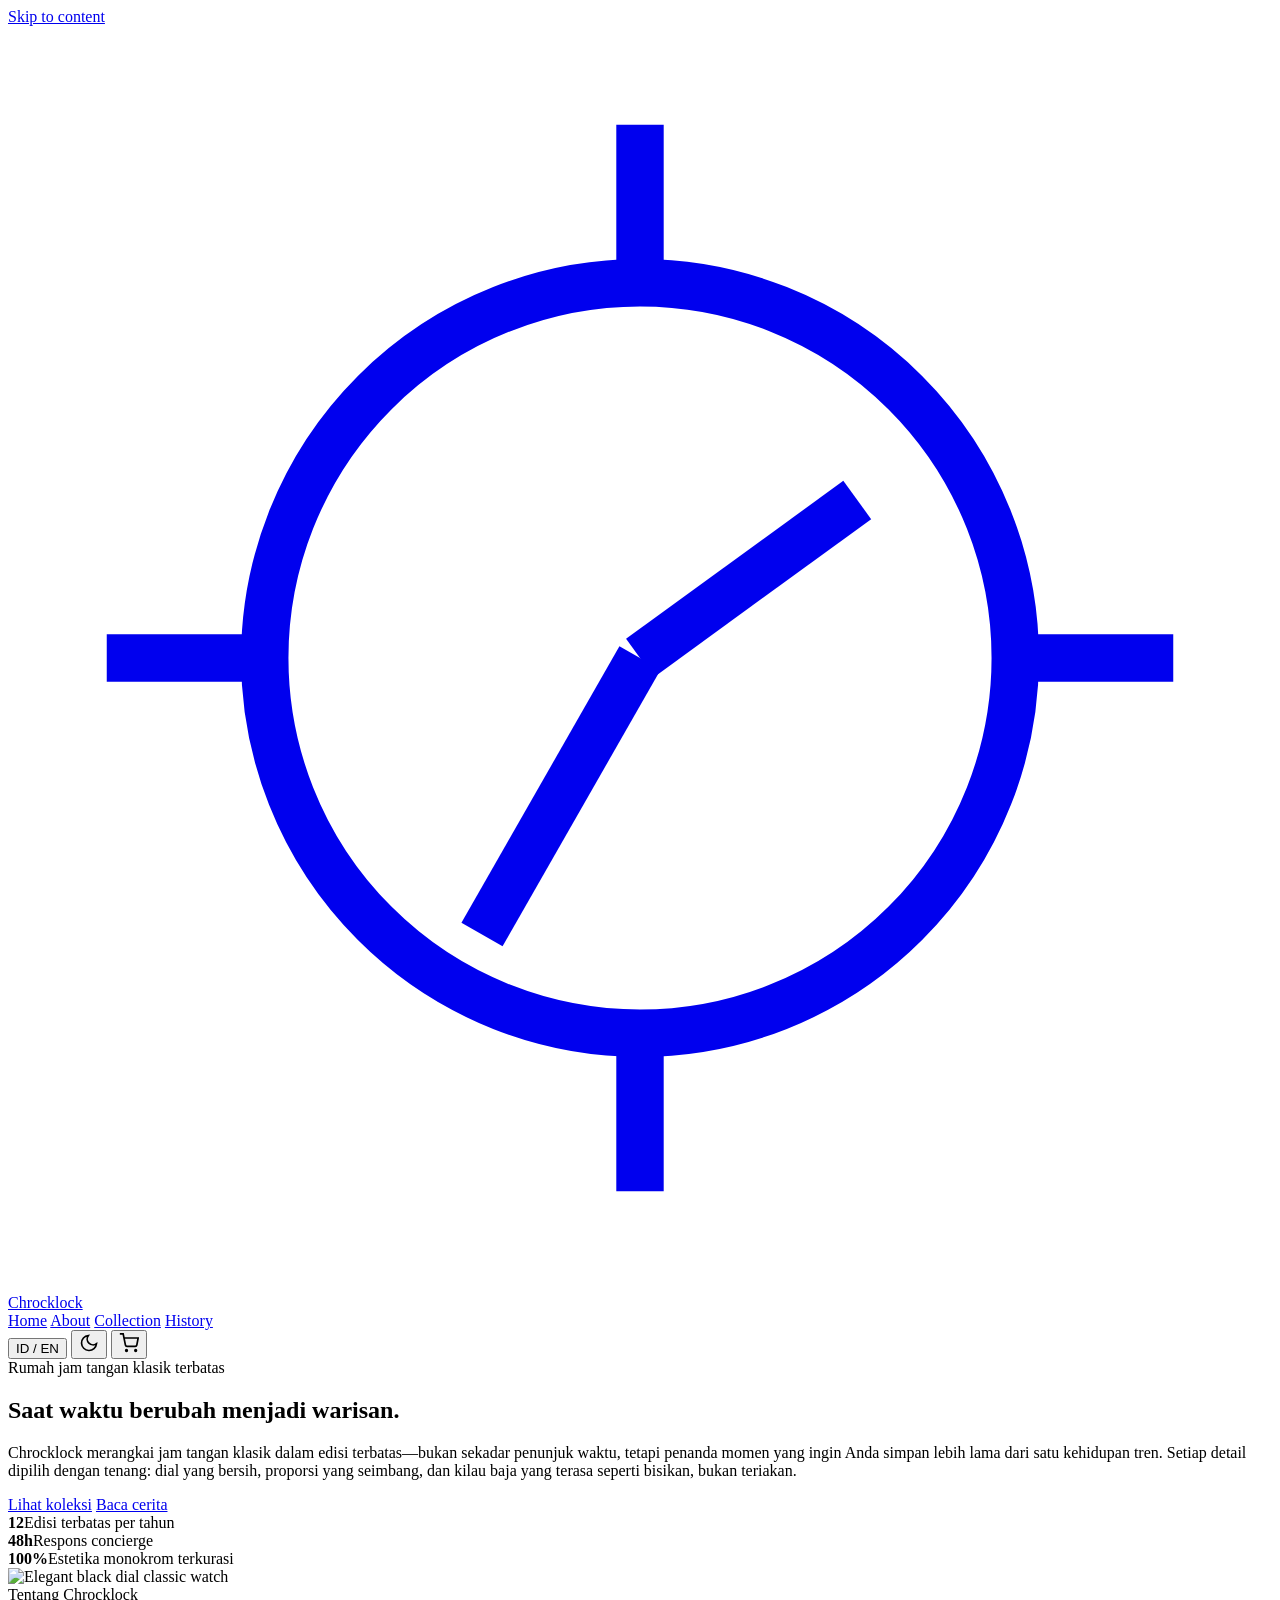
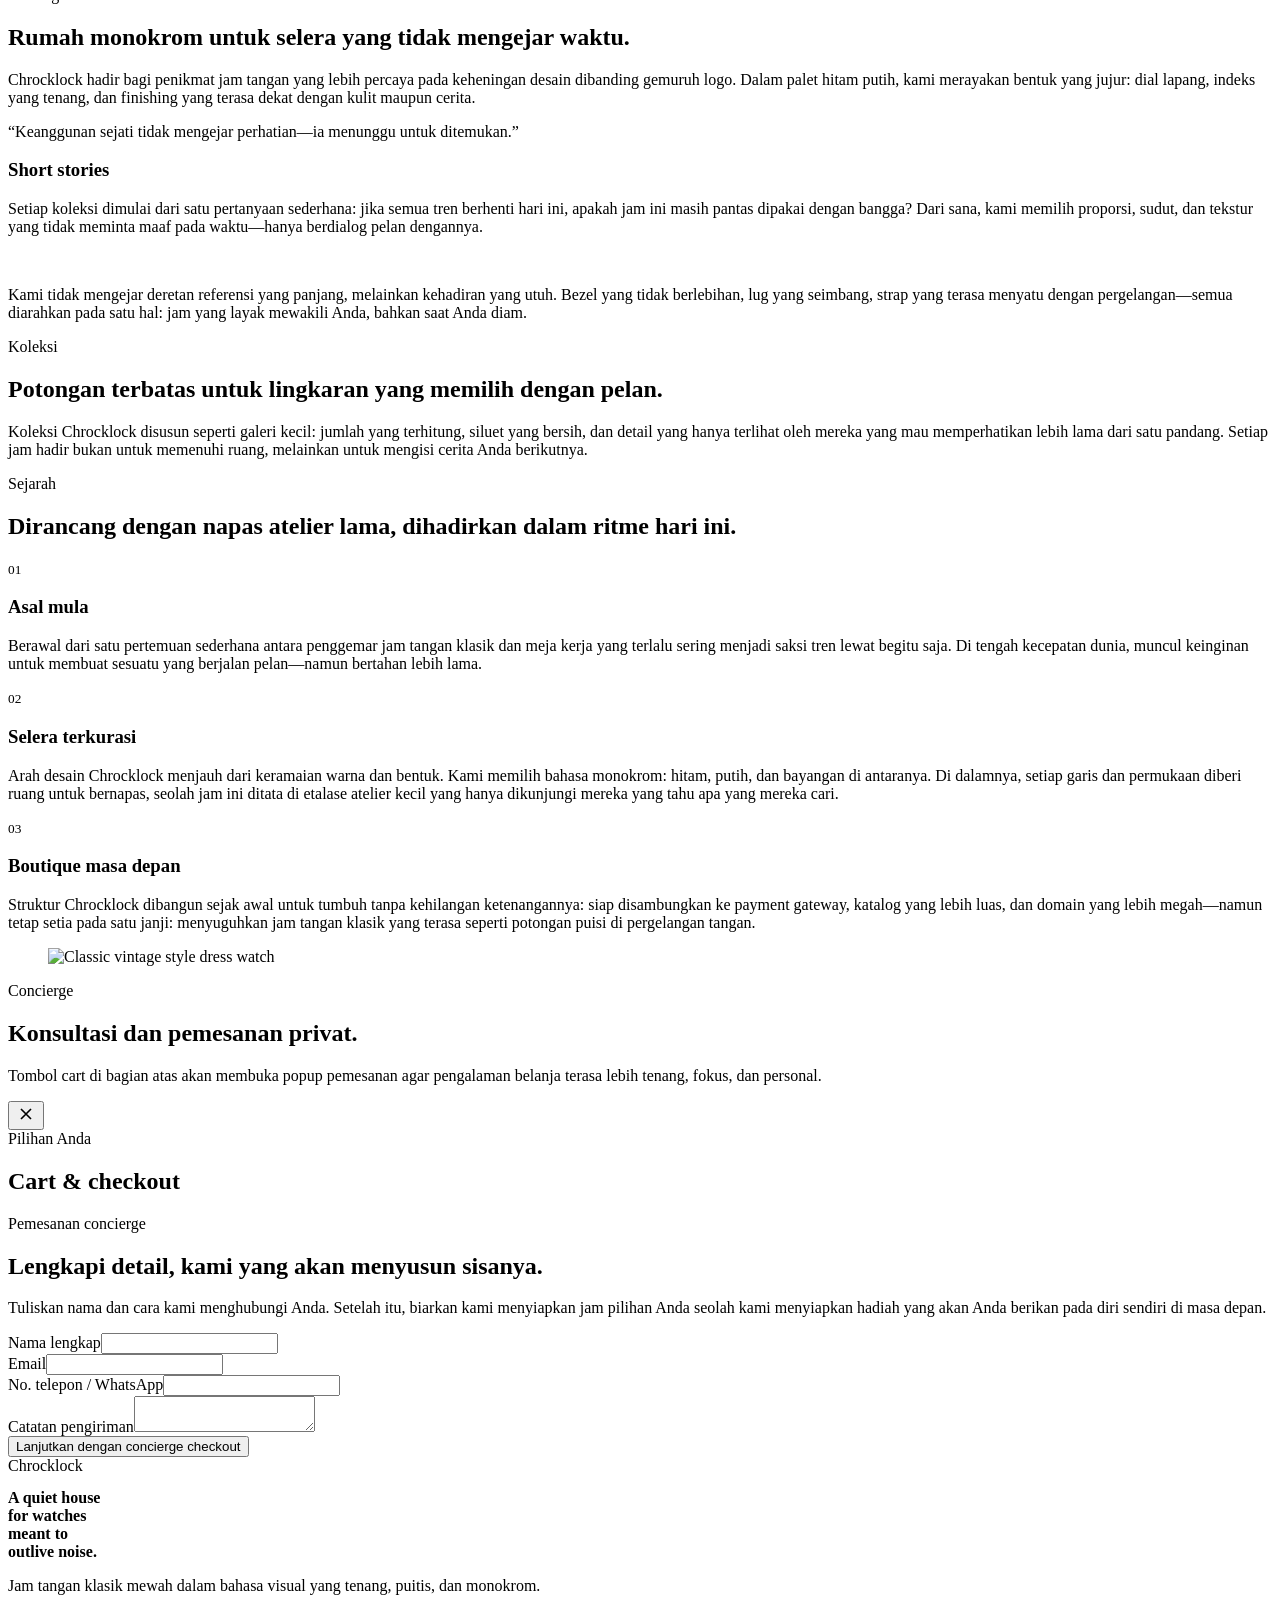
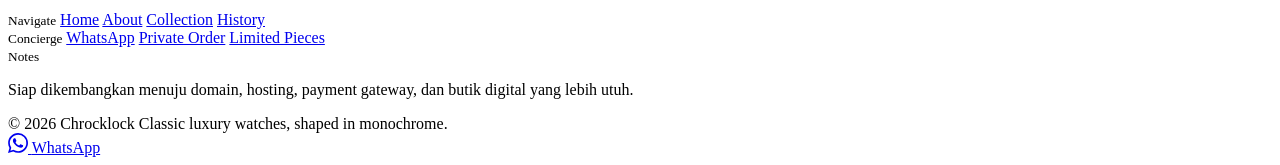
==== Web.html @ 18946976 "tampilan baru" ====
<!DOCTYPE html>
<html lang="id">
<head>
  <meta charset="UTF-8" />
  <meta name="viewport" content="width=device-width, initial-scale=1.0" />
  <title>Chrocklock — Classic Luxury Watches</title>
  <link rel="preconnect" href="https://fonts.googleapis.com">
  <link rel="preconnect" href="https://fonts.gstatic.com" crossorigin>
  <link href="https://fonts.googleapis.com/css2?family=Cormorant+Garamond:wght@400;500;600;700&family=Manrope:wght@400;500;600;700;800&display=swap" rel="stylesheet">
  <link rel="stylesheet" href="./style.css" />
</head>
<body>
  <a class="skip-link" href="#main">Skip to content</a>
  <header class="site-header">
    <div class="container header-wrap">
      <a class="brand" href="#home" aria-label="Chrocklock home">
        <span class="brand-mark" aria-hidden="true">
          <svg viewBox="0 0 64 64" fill="none" stroke="currentColor" stroke-width="2.4">
            <circle cx="32" cy="32" r="19"></circle>
            <path d="M32 13V5M32 59v-8M13 32H5M59 32h-8"></path>
            <path d="M32 32 43 24"></path>
            <path d="M32 32 24 46"></path>
          </svg>
        </span>
        <span class="brand-name">Chrocklock</span>
      </a>
      <nav class="nav" aria-label="Primary">
        <a href="#home" data-i18n="nav.home">Home</a>
        <a href="#about" data-i18n="nav.about">About</a>
        <a href="#collection" data-i18n="nav.collection">Collection</a>
        <a href="#history" data-i18n="nav.history">History</a>
              </nav>
      <div class="header-actions">
        <button class="lang-toggle" id="langToggle" aria-label="Toggle language">ID / EN</button>
        <button class="icon-btn" id="themeToggle" aria-label="Switch theme">
          <svg width="20" height="20" viewBox="0 0 24 24" fill="none" stroke="currentColor" stroke-width="2"><path d="M21 12.79A9 9 0 1 1 11.21 3 7 7 0 0 0 21 12.79z"></path></svg>
        </button>
        <button class="icon-btn" id="openCartBtn" aria-label="Open cart">
          <svg width="20" height="20" viewBox="0 0 24 24" fill="none" stroke="currentColor" stroke-width="2"><circle cx="9" cy="21" r="1"></circle><circle cx="20" cy="21" r="1"></circle><path d="M1 1h4l2.68 13.39a2 2 0 0 0 2 1.61h9.72a2 2 0 0 0 2-1.61L23 6H6"></path></svg>
        </button>
      </div>
    </div>
  </header>

  <main id="main">
    <section class="hero" id="home">
      <div class="container hero-grid">
        <div class="hero-copy" data-reveal>
          <div class="eyebrow" data-i18n="hero.eyebrow">Rumah jam tangan klasik terbatas</div>
          <h1 data-i18n="hero.title">Saat waktu berubah menjadi warisan.</h1>
          <p data-i18n="hero.desc">Chrocklock merangkai jam tangan klasik dalam edisi terbatas—bukan sekadar penunjuk waktu, tetapi penanda momen yang ingin Anda simpan lebih lama dari satu kehidupan tren. Setiap detail dipilih dengan tenang: dial yang bersih, proporsi yang seimbang, dan kilau baja yang terasa seperti bisikan, bukan teriakan.</p>
          <div class="hero-actions">
            <a class="btn btn-primary" href="#collection" data-i18n="hero.cta1">Lihat koleksi</a>
            <a class="btn btn-secondary" href="#about" data-i18n="hero.cta2">Baca cerita</a>
          </div>
          <div class="stat-row">
            <div class="stat"><b>12</b><span data-i18n="stats.editions">Edisi terbatas per tahun</span></div>
            <div class="stat"><b>48h</b><span data-i18n="stats.concierge">Respons concierge</span></div>
            <div class="stat"><b>100%</b><span data-i18n="stats.curated">Estetika monokrom terkurasi</span></div>
          </div>
        </div>
        <div data-reveal>
          <div class="hero-visual">
            <img src="https://pplx-res.cloudinary.com/image/upload/pplx_search_images/96c07fd29119028bb97f30f16409513200bd5f6b.jpg" alt="Elegant black dial classic watch" width="693" height="693" loading="eager" decoding="async">
          </div>
        </div>
      </div>
    </section>

    <section id="about">
      <div class="container">
        <div class="section-head" data-reveal>
          <div>
            <div class="eyebrow" data-i18n="about.eyebrow">Tentang Chrocklock</div>
            <h2 data-i18n="about.title">Rumah monokrom untuk selera yang tidak mengejar waktu.</h2>
          </div>
          <p data-i18n="about.lead">Chrocklock hadir bagi penikmat jam tangan yang lebih percaya pada keheningan desain dibanding gemuruh logo. Dalam palet hitam putih, kami merayakan bentuk yang jujur: dial lapang, indeks yang tenang, dan finishing yang terasa dekat dengan kulit maupun cerita.</p>
        </div>
        <div class="about-grid">
          <article class="panel" data-reveal>
            <p class="quote" data-i18n="about.quote">“Keanggunan sejati tidak mengejar perhatian—ia menunggu untuk ditemukan.”</p>
          </article>
          <article class="panel" data-reveal>
            <h3 data-i18n="about.storyTitle">Short stories</h3>
            <p data-i18n="about.story1">Setiap koleksi dimulai dari satu pertanyaan sederhana: jika semua tren berhenti hari ini, apakah jam ini masih pantas dipakai dengan bangga? Dari sana, kami memilih proporsi, sudut, dan tekstur yang tidak meminta maaf pada waktu—hanya berdialog pelan dengannya.</p>
            <br>
            <p data-i18n="about.story2">Kami tidak mengejar deretan referensi yang panjang, melainkan kehadiran yang utuh. Bezel yang tidak berlebihan, lug yang seimbang, strap yang terasa menyatu dengan pergelangan—semua diarahkan pada satu hal: jam yang layak mewakili Anda, bahkan saat Anda diam.</p>
          </article>
        </div>
      </div>
    </section>

    <section id="collection">
      <div class="container">
        <div class="section-head" data-reveal>
          <div>
            <div class="eyebrow" data-i18n="collection.eyebrow">Koleksi</div>
            <h2 data-i18n="collection.title">Potongan terbatas untuk lingkaran yang memilih dengan pelan.</h2>
          </div>
          <p data-i18n="collection.lead">Koleksi Chrocklock disusun seperti galeri kecil: jumlah yang terhitung, siluet yang bersih, dan detail yang hanya terlihat oleh mereka yang mau memperhatikan lebih lama dari satu pandang. Setiap jam hadir bukan untuk memenuhi ruang, melainkan untuk mengisi cerita Anda berikutnya.</p>
        </div>
        <div class="collection-grid" id="productGrid"></div>
      </div>
    </section>

    <section id="history">
      <div class="container history-layout">
        <div data-reveal>
          <div class="section-head" style="margin-bottom:var(--space-6)">
            <div>
              <div class="eyebrow" data-i18n="history.eyebrow">Sejarah</div>
              <h2 data-i18n="history.title">Dirancang dengan napas atelier lama, dihadirkan dalam ritme hari ini.</h2>
            </div>
          </div>
          <div class="panel timeline">
            <div class="timeline-item">
              <small>01</small>
              <h3 data-i18n="history.i1t">Asal mula</h3>
              <p data-i18n="history.i1d">Berawal dari satu pertemuan sederhana antara penggemar jam tangan klasik dan meja kerja yang terlalu sering menjadi saksi tren lewat begitu saja. Di tengah kecepatan dunia, muncul keinginan untuk membuat sesuatu yang berjalan pelan—namun bertahan lebih lama.</p>
            </div>
            <div class="timeline-item">
              <small>02</small>
              <h3 data-i18n="history.i2t">Selera terkurasi</h3>
              <p data-i18n="history.i2d">Arah desain Chrocklock menjauh dari keramaian warna dan bentuk. Kami memilih bahasa monokrom: hitam, putih, dan bayangan di antaranya. Di dalamnya, setiap garis dan permukaan diberi ruang untuk bernapas, seolah jam ini ditata di etalase atelier kecil yang hanya dikunjungi mereka yang tahu apa yang mereka cari.</p>
            </div>
            <div class="timeline-item">
              <small>03</small>
              <h3 data-i18n="history.i3t">Boutique masa depan</h3>
              <p data-i18n="history.i3d">Struktur Chrocklock dibangun sejak awal untuk tumbuh tanpa kehilangan ketenangannya: siap disambungkan ke payment gateway, katalog yang lebih luas, dan domain yang lebih megah—namun tetap setia pada satu janji: menyuguhkan jam tangan klasik yang terasa seperti potongan puisi di pergelangan tangan.</p>
            </div>
          </div>
        </div>
        <figure class="history-image" data-reveal>
          <img src="https://pplx-res.cloudinary.com/image/upload/pplx_search_images/b77c324c97667a6a912ede583dece606055d3be7.jpg" alt="Classic vintage style dress watch" width="1600" height="900" loading="lazy" decoding="async">
        </figure>
      </div>
    </section>

    <section id="contact">
      <div class="container">
        <div class="section-head" data-reveal>
          <div>
            <div class="eyebrow">Concierge</div>
            <h2>Konsultasi dan pemesanan privat.</h2>
          </div>
          <p>Tombol cart di bagian atas akan membuka popup pemesanan agar pengalaman belanja terasa lebih tenang, fokus, dan personal.</p>
        </div>
      </div>
    </section>
  </main>

  <div class="modal" id="cartModal" aria-hidden="true">
    <div class="modal-panel">
      <button class="icon-btn modal-close" id="closeCartBtn" aria-label="Close cart">
        <svg width="20" height="20" viewBox="0 0 24 24" fill="none" stroke="currentColor" stroke-width="2"><path d="M18 6 6 18M6 6l12 12"></path></svg>
      </button>
      <div class="checkout-shell">
        <div class="panel">
          <div class="eyebrow" data-i18n="checkout.eyebrow">Pilihan Anda</div>
          <h2 data-i18n="checkout.title">Cart & checkout</h2>
          <div class="cart-list" id="cartList"></div>
        </div>
        <div class="panel">
          <div class="eyebrow" data-i18n="checkout.formEyebrow">Pemesanan concierge</div>
          <h2 data-i18n="checkout.formTitle">Lengkapi detail, kami yang akan menyusun sisanya.</h2>
          <p style="color:var(--color-text-muted);margin-top:var(--space-3)" data-i18n="checkout.formLead">Tuliskan nama dan cara kami menghubungi Anda. Setelah itu, biarkan kami menyiapkan jam pilihan Anda seolah kami menyiapkan hadiah yang akan Anda berikan pada diri sendiri di masa depan.</p>
          <div id="summaryBox"></div>
          <form class="checkout-form" id="checkoutForm">
            <div class="field"><label for="name" data-i18n="form.name">Nama lengkap</label><input id="name" name="name" required></div>
            <div class="field"><label for="email" data-i18n="form.email">Email</label><input id="email" name="email" type="email" required></div>
            <div class="field"><label for="phone" data-i18n="form.phone">No. telepon / WhatsApp</label><input id="phone" name="phone" required></div>
            <div class="field"><label for="address" data-i18n="form.address">Catatan pengiriman</label><textarea id="address" name="address"></textarea></div>
            <button class="btn btn-primary" type="submit" data-i18n="checkout.submit">Lanjutkan dengan concierge checkout</button>
          </form>
        </div>
      </div>
    </div>
  </div>

  <footer class="footer">
    <div class="container">
      <div class="footer-top">
        <div class="footer-brand">
          <div class="eyebrow">Chrocklock</div>
          <h2 style="font-size:var(--text-xl);max-width:12ch;margin-bottom:var(--space-3)">A quiet house for watches meant to outlive noise.</h2>
          <p data-i18n="footer.copy">Jam tangan klasik mewah dalam bahasa visual yang tenang, puitis, dan monokrom.</p>
        </div>
        <div class="footer-links">
          <div>
            <small>Navigate</small>
            <a href="#home">Home</a>
            <a href="#about">About</a>
            <a href="#collection">Collection</a>
            <a href="#history">History</a>
          </div>
          <div>
            <small>Concierge</small>
            <a href="https://wa.me/6285601445637" target="_blank" rel="noopener noreferrer">WhatsApp</a>
            <a href="#contact">Private Order</a>
            <a href="#collection">Limited Pieces</a>
          </div>
          <div>
            <small>Notes</small>
            <p data-i18n="footer.note">Siap dikembangkan menuju domain, hosting, payment gateway, dan butik digital yang lebih utuh.</p>
          </div>
        </div>
      </div>
      <div class="footer-bottom">
        <span>© 2026 Chrocklock</span>
        <span>Classic luxury watches, shaped in monochrome.</span>
      </div>
    </div>
  </footer>

  <a class="wa-float" href="https://wa.me/62856-0144-5637?text=Halo%20Chrocklock%2C%20saya%20ingin%20konsultasi%20koleksi%20jam%20tangan." target="_blank" rel="noopener noreferrer" aria-label="WhatsApp Chrocklock">
    <svg viewBox="0 0 24 24" width="20" height="20" fill="currentColor" aria-hidden="true"><path d="M20.52 3.48A11.86 11.86 0 0 0 12.07 0C5.5 0 .16 5.33.16 11.9c0 2.1.55 4.15 1.6 5.95L0 24l6.33-1.66a11.9 11.9 0 0 0 5.74 1.47h.01c6.57 0 11.91-5.34 11.91-11.91 0-3.18-1.24-6.16-3.47-8.42ZM12.08 21.8h-.01a9.88 9.88 0 0 1-5.03-1.37l-.36-.21-3.76.99 1-3.66-.23-.37a9.87 9.87 0 0 1-1.51-5.27c0-5.46 4.44-9.9 9.91-9.9 2.64 0 5.12 1.03 6.98 2.9a9.82 9.82 0 0 1 2.9 6.99c0 5.46-4.44 9.9-9.89 9.9Zm5.43-7.39c-.3-.15-1.77-.88-2.05-.98-.28-.1-.48-.15-.69.15-.2.3-.78.98-.95 1.18-.18.2-.35.23-.65.08-.3-.15-1.25-.46-2.39-1.48-.88-.79-1.48-1.77-1.65-2.07-.18-.3-.02-.46.13-.61.13-.13.3-.35.45-.53.15-.18.2-.3.3-.5.1-.2.05-.38-.03-.53-.08-.15-.69-1.66-.95-2.28-.25-.6-.5-.52-.69-.53h-.58c-.2 0-.53.08-.8.38-.28.3-1.05 1.03-1.05 2.51 0 1.48 1.08 2.91 1.23 3.11.15.2 2.12 3.23 5.13 4.53.72.31 1.29.5 1.73.64.73.23 1.4.2 1.92.12.59-.09 1.77-.73 2.03-1.43.25-.71.25-1.31.18-1.43-.08-.13-.28-.2-.58-.35Z"/></svg>
    <span>WhatsApp</span>
  </a>

  <script src="./script.js" defer></script>
</body>
</html>
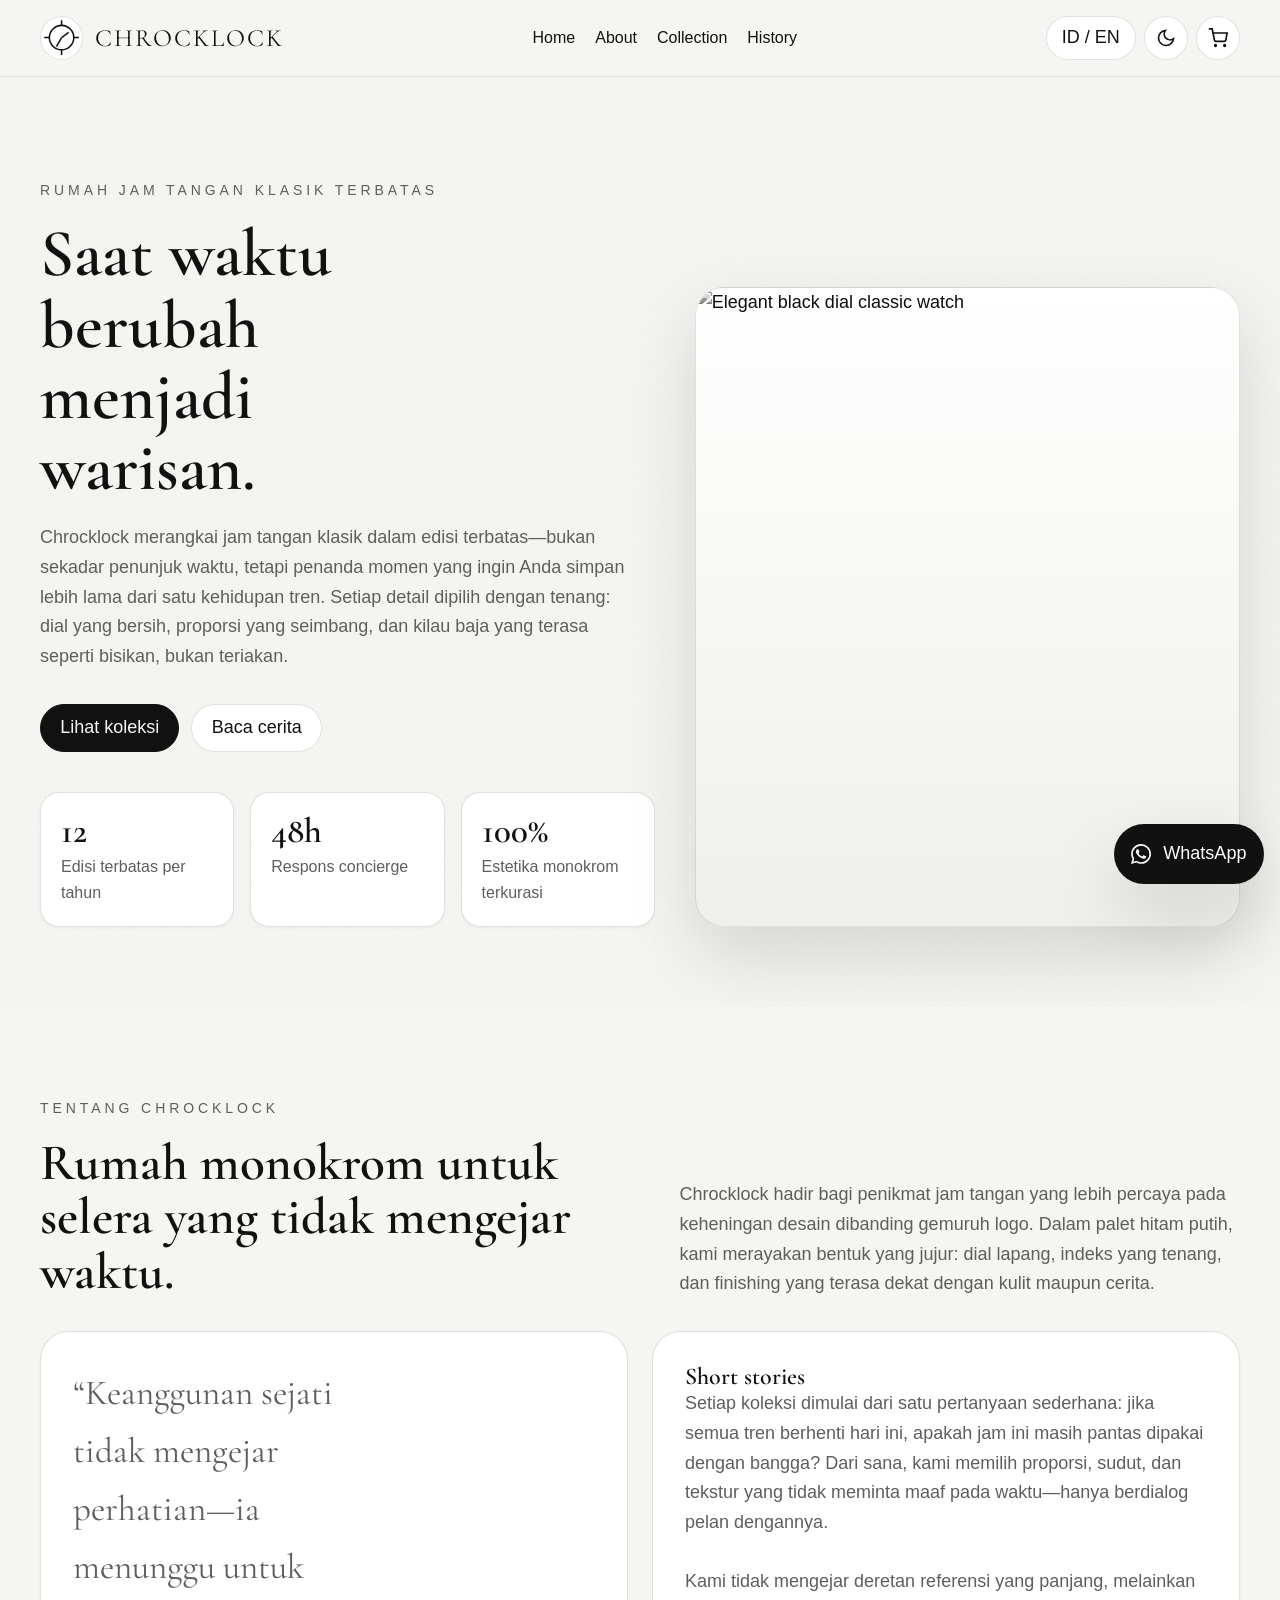
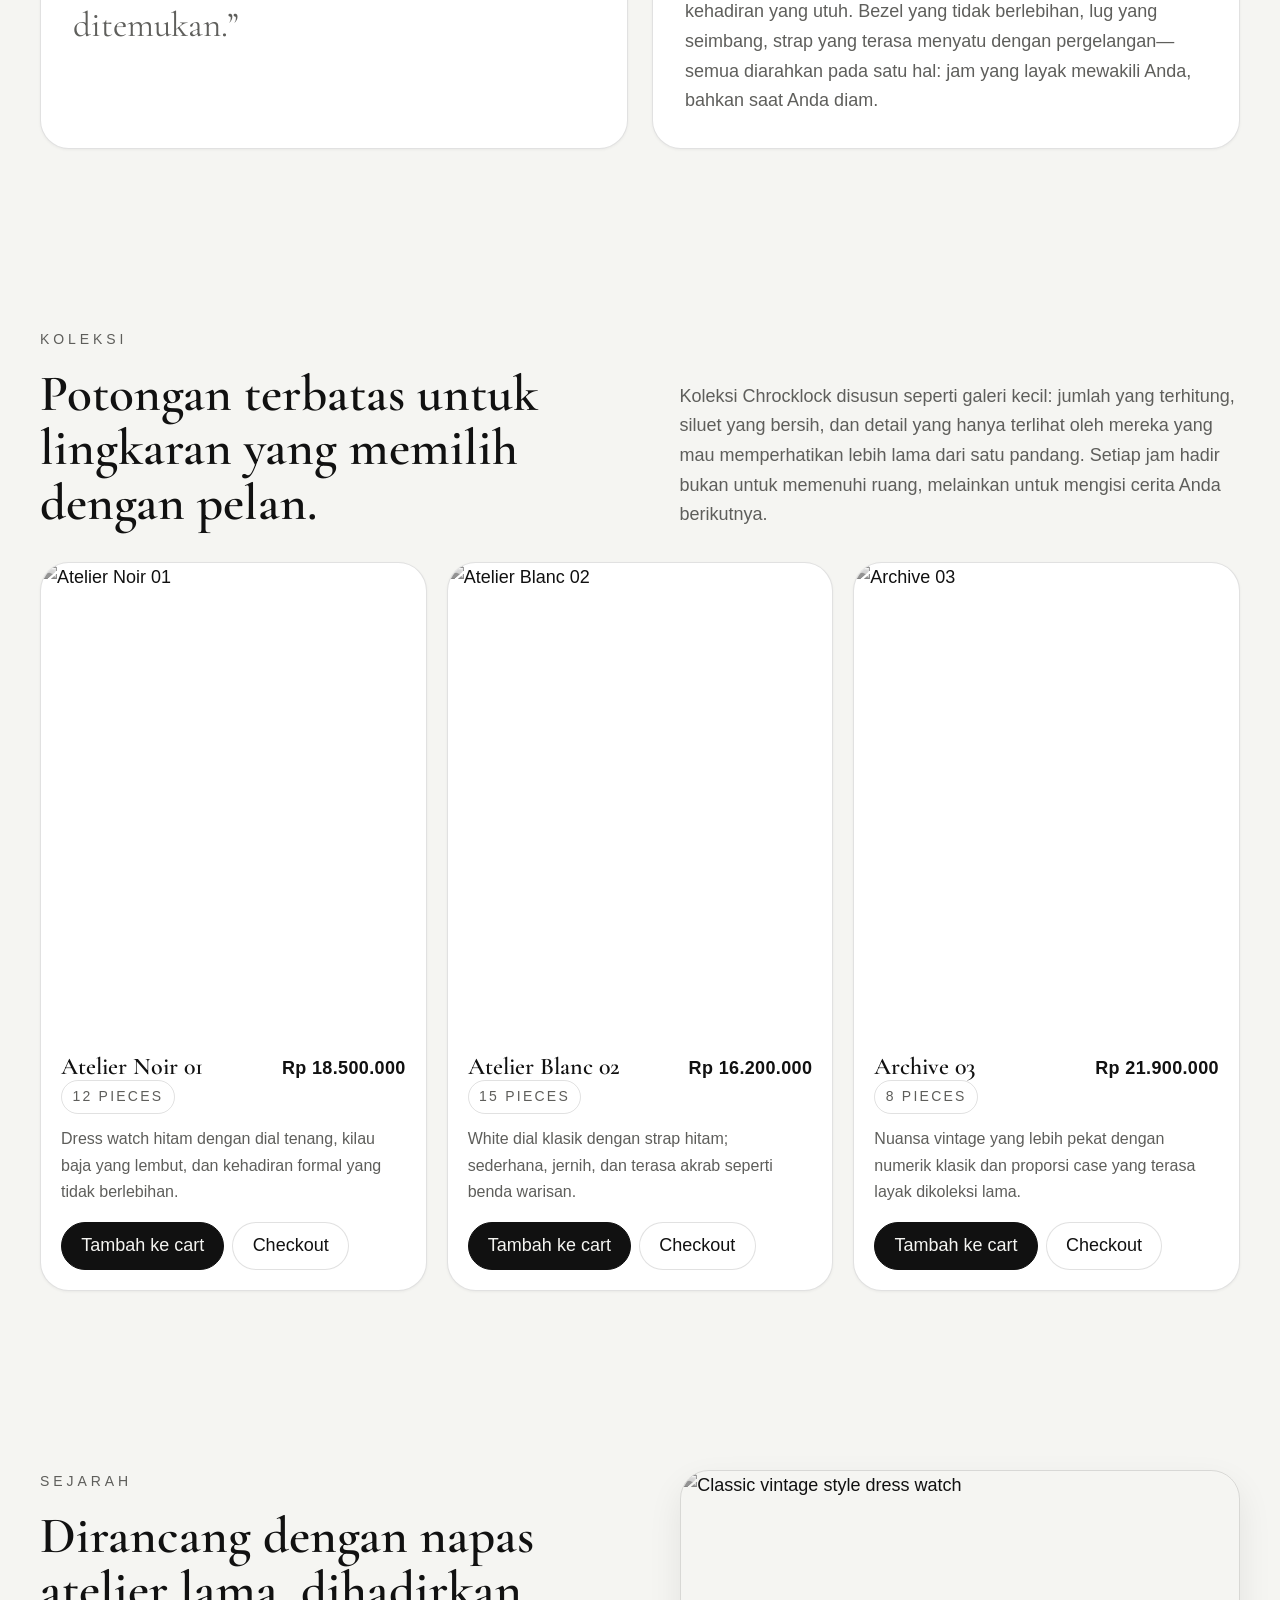
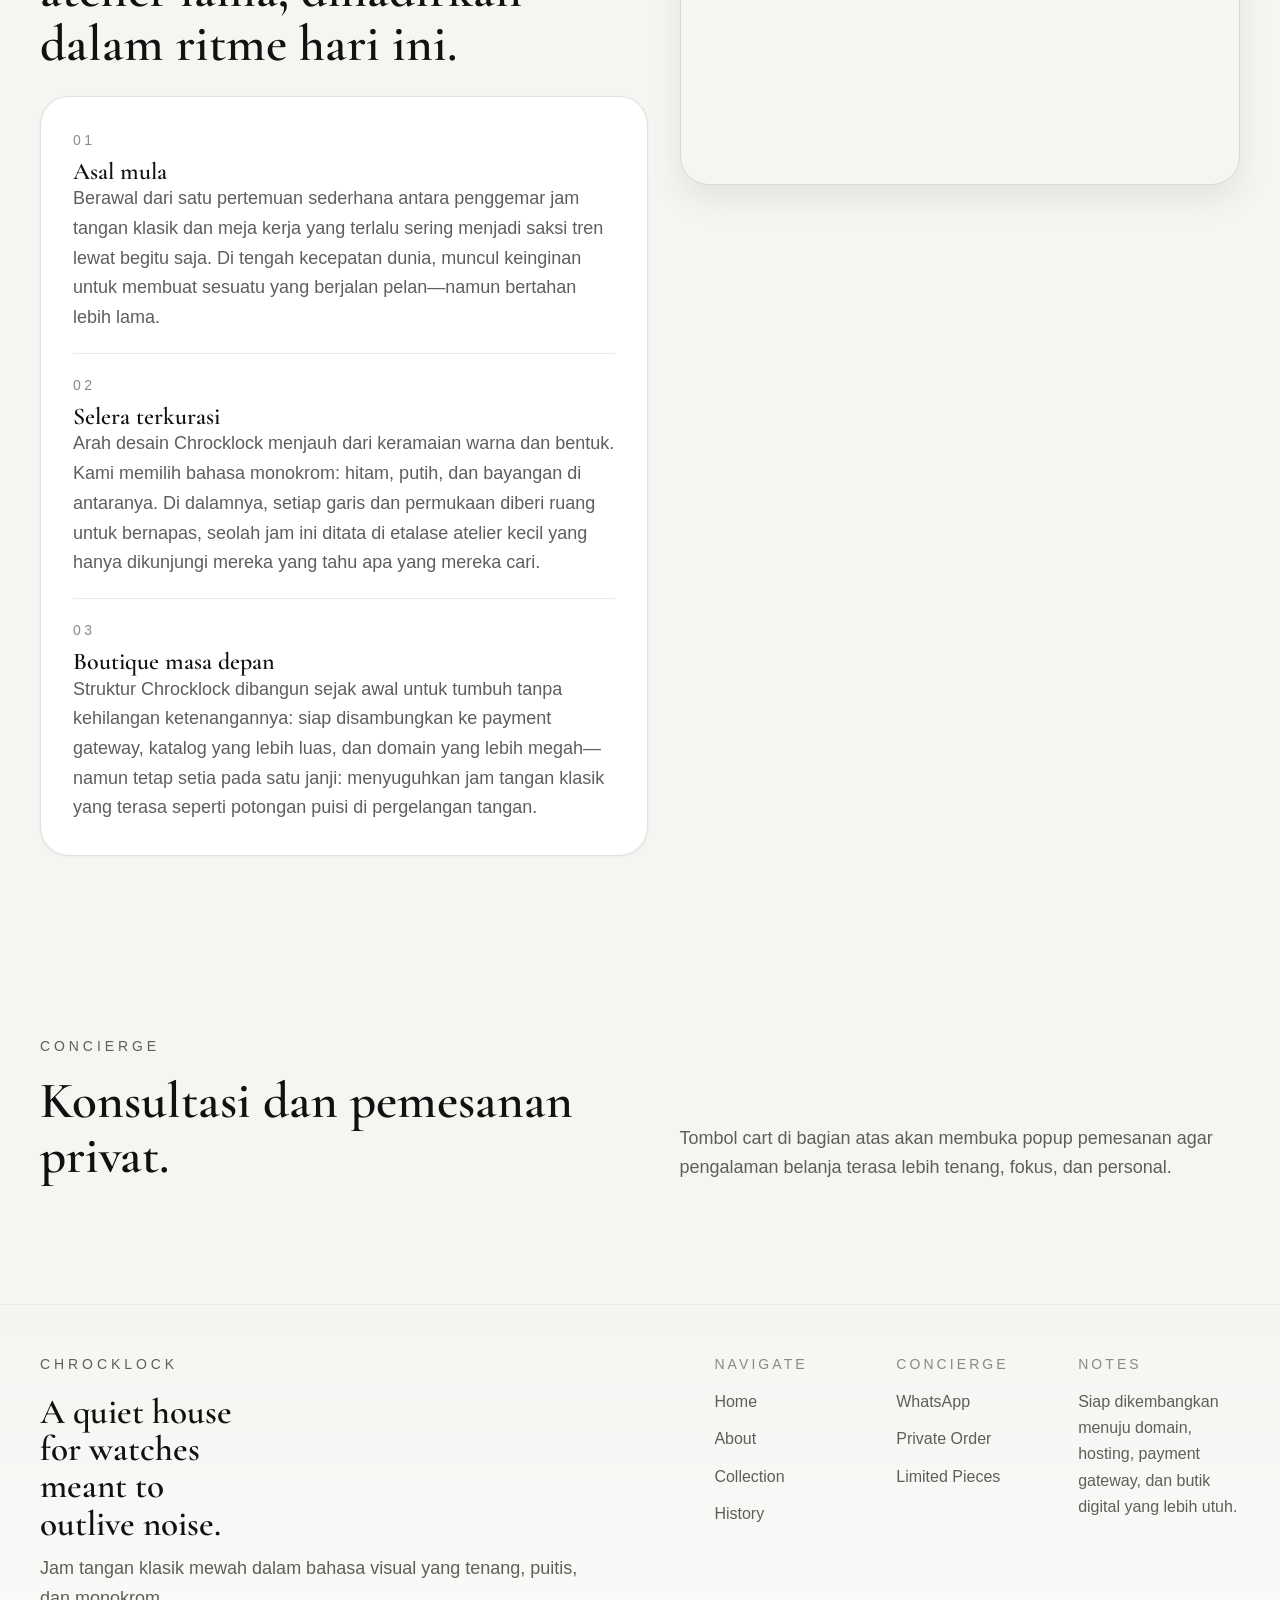
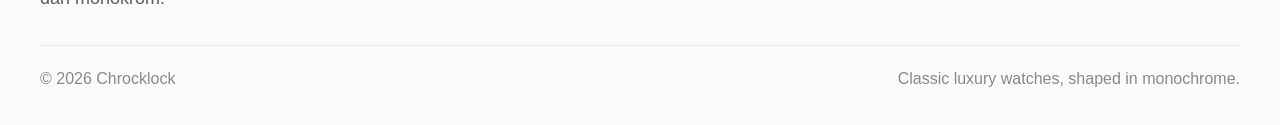
==== commit cae69d4c: "koreksi js dan css" ====
--- a/Web.html
+++ b/Web.html
@@ -7,7 +7,7 @@
   <link rel="preconnect" href="https://fonts.googleapis.com">
   <link rel="preconnect" href="https://fonts.gstatic.com" crossorigin>
   <link href="https://fonts.googleapis.com/css2?family=Cormorant+Garamond:wght@400;500;600;700&family=Manrope:wght@400;500;600;700;800&display=swap" rel="stylesheet">
-  <link rel="stylesheet" href="./style.css" />
+  <link rel="stylesheet" href="CSS/Web.css" />
 </head>
 <body>
   <a class="skip-link" href="#main">Skip to content</a>
@@ -217,6 +217,6 @@
     <span>WhatsApp</span>
   </a>
 
-  <script src="./script.js" defer></script>
+  <script src="JS/web.js" defer></script>
 </body>
 </html>
--- a/CSS/Web.css
+++ b/CSS/Web.css
@@ -0,0 +1,122 @@
+:root, [data-theme="light"] {
+      --text-xs: clamp(0.75rem, 0.7rem + 0.25vw, 0.875rem);
+      --text-sm: clamp(0.875rem, 0.8rem + 0.35vw, 1rem);
+      --text-base: clamp(1rem, 0.95rem + 0.25vw, 1.125rem);
+      --text-lg: clamp(1.125rem, 1rem + 0.75vw, 1.5rem);
+      --text-xl: clamp(1.5rem, 1.2rem + 1.25vw, 2.25rem);
+      --text-2xl: clamp(2rem, 1.2rem + 2.5vw, 3.5rem);
+      --text-3xl: clamp(2.5rem, 1rem + 4vw, 5rem);
+      --space-1: .25rem; --space-2: .5rem; --space-3: .75rem; --space-4: 1rem; --space-5: 1.25rem; --space-6: 1.5rem; --space-8: 2rem; --space-10: 2.5rem; --space-12: 3rem; --space-16: 4rem; --space-20: 5rem;
+      --color-bg: #f5f5f2; --color-surface: #ffffff; --color-surface-2: #efefeb; --color-surface-3: #e5e5e0; --color-border: rgba(10,10,10,.12); --color-divider: rgba(10,10,10,.08);
+      --color-text: #111111; --color-text-muted: #5e5e5b; --color-text-faint: #898986; --color-text-inverse: #fafaf8;
+      --color-primary: #111111; --color-primary-hover: #242424;
+      --radius-sm: .5rem; --radius-md: .85rem; --radius-lg: 1.2rem; --radius-xl: 1.8rem; --radius-full: 9999px;
+      --shadow-sm: 0 1px 3px rgba(0,0,0,.05); --shadow-md: 0 14px 34px rgba(0,0,0,.08); --shadow-lg: 0 28px 70px rgba(0,0,0,.13);
+      --transition: 240ms cubic-bezier(.16,1,.3,1);
+      --font-display: 'Cormorant Garamond', Georgia, serif; --font-body: 'Manrope', Arial, sans-serif;
+      --content: 1200px;
+    }
+    [data-theme="dark"] {
+      --color-bg: #0f0f10; --color-surface: #171718; --color-surface-2: #1f1f21; --color-surface-3: #2a2a2d; --color-border: rgba(255,255,255,.12); --color-divider: rgba(255,255,255,.08);
+      --color-text: #f4f4f1; --color-text-muted: #b0b0ad; --color-text-faint: #7c7c79; --color-text-inverse: #111111; --color-primary: #f4f4f1; --color-primary-hover: #ffffff;
+      --shadow-sm: 0 1px 3px rgba(0,0,0,.2); --shadow-md: 0 14px 34px rgba(0,0,0,.28); --shadow-lg: 0 28px 70px rgba(0,0,0,.42);
+    }
+    *,*::before,*::after{box-sizing:border-box;margin:0;padding:0}
+    html{-webkit-font-smoothing:antialiased;scroll-behavior:smooth}
+    body{min-height:100vh;background:var(--color-bg);color:var(--color-text);font:var(--text-base)/1.65 var(--font-body)}
+    img,svg{display:block;max-width:100%;height:auto}
+    a{text-decoration:none;color:inherit}
+    button,input,textarea{font:inherit;color:inherit}
+    button{background:none;border:none;cursor:pointer}
+    :focus-visible{outline:2px solid var(--color-text);outline-offset:3px;border-radius:var(--radius-sm)}
+    .container{width:min(calc(100% - 2rem), var(--content));margin-inline:auto}
+    .skip-link{position:absolute;left:1rem;top:-4rem;background:var(--color-text);color:var(--color-bg);padding:.75rem 1rem;z-index:200}.skip-link:focus{top:1rem}
+    .site-header{position:sticky;top:0;z-index:90;background:color-mix(in srgb, var(--color-bg) 78%, transparent);backdrop-filter:blur(18px);border-bottom:1px solid var(--color-divider);isolation:isolate}
+    .site-header::before,.hero::before,.panel::before,.modal-panel::before{content:"";position:absolute;inset:0;pointer-events:none;opacity:.04;background-image:url("data:image/svg+xml,%3Csvg xmlns='http://www.w3.org/2000/svg' width='160' height='160' viewBox='0 0 160 160'%3E%3Cfilter id='n'%3E%3CfeTurbulence type='fractalNoise' baseFrequency='0.9' numOctaves='2' stitchTiles='stitch'/%3E%3C/filter%3E%3Crect width='160' height='160' filter='url(%23n)'/%3E%3C/svg%3E");mix-blend-mode:soft-light}
+    .header-wrap{display:flex;justify-content:space-between;align-items:center;gap:var(--space-4);padding:var(--space-4) 0;position:relative;z-index:1}
+    .brand{display:flex;align-items:center;gap:var(--space-3)}
+    .brand-mark{width:2.7rem;height:2.7rem;border-radius:50%;border:1px solid var(--color-border);display:grid;place-items:center;background:var(--color-surface)}
+    .brand-name{font-family:var(--font-display);font-size:1.55rem;letter-spacing:.08em;text-transform:uppercase}
+    .nav{display:flex;align-items:center;gap:var(--space-5);font-size:var(--text-sm)}
+    .nav a{position:relative}
+    .nav a::after{content:'';position:absolute;left:0;bottom:-.28rem;width:100%;height:1px;background:currentColor;transform:scaleX(0);transform-origin:left;transition:transform var(--transition)}
+    .nav a:hover::after,.nav a:focus-visible::after{transform:scaleX(1)}
+    .header-actions{display:flex;align-items:center;gap:var(--space-2)}
+    .icon-btn,.lang-toggle{min-width:44px;min-height:44px;border-radius:var(--radius-full);display:grid;place-items:center;border:1px solid var(--color-border);background:var(--color-surface);transition:transform var(--transition), box-shadow var(--transition), background var(--transition), color var(--transition)}
+    .icon-btn:hover,.lang-toggle:hover{transform:translateY(-1px);box-shadow:var(--shadow-sm)}
+    .lang-toggle{padding:0 .95rem;min-width:auto}
+    section{padding:clamp(3.5rem,7vw,6rem) 0}
+    .hero{padding:clamp(4rem,8vw,8rem) 0 var(--space-20);position:relative;overflow:hidden;isolation:isolate}
+    .hero-grid{display:grid;grid-template-columns:1.06fr .94fr;gap:var(--space-10);align-items:end}
+    .eyebrow{font-size:var(--text-xs);text-transform:uppercase;letter-spacing:.28em;color:var(--color-text-muted);margin-bottom:var(--space-4)}
+    h1,h2,h3{font-family:var(--font-display);line-height:1.06;font-weight:600}
+    h1{font-size:var(--text-3xl);max-width:10ch}
+    h2{font-size:var(--text-2xl)}
+    h3{font-size:var(--text-lg)}
+    .hero-copy p,.section-head p,.panel p{color:var(--color-text-muted)}
+    .hero-copy p{margin-top:var(--space-5);max-width:60ch}
+    .hero-actions{display:flex;gap:var(--space-3);flex-wrap:wrap;margin-top:var(--space-8)}
+    .btn{display:inline-flex;align-items:center;justify-content:center;min-height:48px;padding:0 1.2rem;border-radius:var(--radius-full);border:1px solid var(--color-border);transition:all var(--transition)}
+    .btn-primary{background:var(--color-text);color:var(--color-bg);border-color:var(--color-text)}
+    .btn-primary:hover{background:transparent;color:var(--color-text)}
+    .btn-secondary{background:var(--color-surface);color:var(--color-text);border:1px solid var(--color-border)}
+    .btn-secondary:hover{background:var(--color-text);color:var(--color-bg);border-color:var(--color-text)}
+    .stat-row{display:grid;grid-template-columns:repeat(3,1fr);gap:var(--space-4);margin-top:var(--space-10)}
+    .stat{padding:var(--space-5);border:1px solid var(--color-border);border-radius:var(--radius-lg);background:var(--color-surface);box-shadow:var(--shadow-sm)}
+    .stat b{display:block;font:600 var(--text-xl)/1 var(--font-display)}
+    .stat span{display:block;margin-top:.35rem;font-size:var(--text-sm);color:var(--color-text-muted)}
+    .hero-visual{position:relative;min-height:640px;border-radius:var(--radius-xl);overflow:hidden;border:1px solid var(--color-border);box-shadow:var(--shadow-lg);background:linear-gradient(180deg,var(--color-surface),var(--color-surface-2))}
+    .hero-visual img{position:absolute;inset:0;width:100%;height:100%;object-fit:cover;filter:grayscale(100%) contrast(1.03)}
+        .section-head{display:flex;justify-content:space-between;align-items:end;gap:var(--space-6);margin-bottom:var(--space-8)}
+    .section-head p{max-width:56ch}
+    .about-grid,.history-grid{display:grid;grid-template-columns:1fr 1fr;gap:var(--space-6)}
+    .panel{position:relative;overflow:hidden;background:var(--color-surface);border:1px solid var(--color-border);border-radius:var(--radius-xl);padding:var(--space-8);box-shadow:var(--shadow-sm);isolation:isolate}
+    .quote{font-family:var(--font-display);font-size:var(--text-xl);max-width:16ch}
+    .collection-grid{display:grid;grid-template-columns:repeat(3,1fr);gap:var(--space-5)}
+    .product-card{background:var(--color-surface);border:1px solid var(--color-border);border-radius:var(--radius-xl);overflow:hidden;box-shadow:var(--shadow-sm);transition:transform var(--transition), box-shadow var(--transition)}
+    .product-card:hover{transform:translateY(-4px);box-shadow:var(--shadow-md)}
+    .product-card img{width:100%;aspect-ratio:4/4.9;object-fit:cover;filter:grayscale(100%)}
+    .product-body{padding:var(--space-5)}
+    .product-meta{display:flex;justify-content:space-between;align-items:start;gap:var(--space-3);margin-bottom:var(--space-3)}
+    .badge{display:inline-flex;align-items:center;padding:.3rem .65rem;border-radius:var(--radius-full);border:1px solid var(--color-border);font-size:var(--text-xs);text-transform:uppercase;letter-spacing:.16em;color:var(--color-text-muted)}
+    .product-desc{font-size:var(--text-sm);color:var(--color-text-muted);margin-bottom:var(--space-4)}
+    .price{font-weight:800;letter-spacing:.02em}
+    .product-actions{display:flex;gap:var(--space-2);flex-wrap:wrap}
+    .history-layout{display:grid;grid-template-columns:1fr .92fr;gap:var(--space-8);align-items:start}
+    .timeline{display:grid;gap:var(--space-5)}
+    .timeline-item{padding-bottom:var(--space-5);border-bottom:1px solid var(--color-divider)}
+    .timeline-item:last-child{padding-bottom:0;border-bottom:none}
+    .timeline-item small{display:block;margin-bottom:.45rem;font-size:var(--text-xs);letter-spacing:.24em;text-transform:uppercase;color:var(--color-text-faint)}
+    .history-image{border-radius:var(--radius-xl);overflow:hidden;border:1px solid var(--color-border);box-shadow:var(--shadow-md)}
+    .history-image img{width:100%;height:100%;object-fit:cover;filter:grayscale(100%)}
+    .footer{padding:var(--space-12) 0 var(--space-8);border-top:1px solid var(--color-divider);background:linear-gradient(180deg, transparent, color-mix(in srgb, var(--color-surface) 65%, transparent))}
+    .footer-top{display:grid;grid-template-columns:1.1fr .9fr;gap:var(--space-8);padding-bottom:var(--space-8)}
+    .footer-brand p{max-width:56ch;color:var(--color-text-muted)}
+    .footer-links{display:grid;grid-template-columns:repeat(3,1fr);gap:var(--space-5)}
+    .footer-links small{display:block;margin-bottom:var(--space-3);font-size:var(--text-xs);letter-spacing:.22em;text-transform:uppercase;color:var(--color-text-faint)}
+    .footer-links a,.footer-links p{display:block;margin-bottom:.7rem;color:var(--color-text-muted);font-size:var(--text-sm)}
+    .footer-links a:hover{color:var(--color-text)}
+    .footer-bottom{display:flex;justify-content:space-between;gap:var(--space-4);flex-wrap:wrap;padding-top:var(--space-5);border-top:1px solid var(--color-divider);font-size:var(--text-sm);color:var(--color-text-faint)}
+    .wa-float{position:fixed;right:1rem;bottom:1rem;z-index:80;display:inline-flex;align-items:center;gap:.75rem;padding:.95rem 1.1rem;border-radius:var(--radius-full);background:#111;color:#fff;box-shadow:var(--shadow-lg)}
+    .modal{position:fixed;inset:0;z-index:120;display:none;align-items:center;justify-content:center;padding:var(--space-4);background:rgba(0,0,0,.48);backdrop-filter:blur(6px)}
+    .modal.open{display:flex}
+    .modal-panel{position:relative;width:min(1040px,100%);max-height:90vh;overflow:auto;padding:var(--space-6);background:var(--color-bg);border:1px solid var(--color-border);border-radius:calc(var(--radius-xl) + .4rem);box-shadow:var(--shadow-lg);isolation:isolate}
+    .modal-close{position:absolute;right:1rem;top:1rem;z-index:2}
+    .checkout-shell{display:grid;grid-template-columns:1.02fr .98fr;gap:var(--space-6)}
+    .cart-list{display:grid;gap:var(--space-3);margin-top:var(--space-5)}
+    .cart-item{display:grid;grid-template-columns:auto 1fr auto;gap:var(--space-3);align-items:center;padding:var(--space-3);border-radius:var(--radius-lg);background:var(--color-surface-2)}
+    .cart-thumb{width:66px;height:66px;border-radius:.85rem;object-fit:cover;filter:grayscale(100%)}
+    .qty-controls{display:inline-flex;align-items:center;border:1px solid var(--color-border);border-radius:var(--radius-full);overflow:hidden}
+    .qty-controls button{width:36px;height:36px}
+    .qty-controls span{min-width:2rem;text-align:center;font-size:var(--text-sm)}
+    .summary-line{display:flex;justify-content:space-between;gap:var(--space-3);padding:.85rem 0;border-bottom:1px solid var(--color-divider)}
+    .summary-line.total{font-size:var(--text-lg);font-weight:800;border-bottom:none;padding-top:var(--space-4)}
+    .checkout-form{display:grid;gap:var(--space-4);margin-top:var(--space-5)}
+    .field{display:grid;gap:.45rem}.field label{font-size:var(--text-sm);color:var(--color-text-muted)}
+    .field input,.field textarea{width:100%;padding:.95rem 1rem;border-radius:var(--radius-md);border:1px solid var(--color-border);background:var(--color-surface-2)}
+    .field textarea{min-height:120px;resize:vertical}
+    [data-reveal]{opacity:0;transform:translateY(28px);transition:opacity .85s cubic-bezier(.16,1,.3,1), transform .85s cubic-bezier(.16,1,.3,1)}
+    [data-reveal].is-visible{opacity:1;transform:none}
+    @media (max-width:1080px){.nav{display:none}.hero-grid,.history-layout,.collection-grid,.checkout-shell,.about-grid{grid-template-columns:1fr 1fr}}
+    @media (max-width:760px){.hero-grid,.history-layout,.collection-grid,.checkout-shell,.about-grid,.stat-row,.footer-top,.footer-links{grid-template-columns:1fr}.hero-visual{min-height:500px}.section-head{flex-direction:column;align-items:start}.brand-name{font-size:1.25rem}.wa-float span{display:none}}
+    @media (prefers-reduced-motion:reduce){*,*::before,*::after{animation:none!important;transition:none!important;scroll-behavior:auto!important}[data-reveal]{opacity:1;transform:none}}
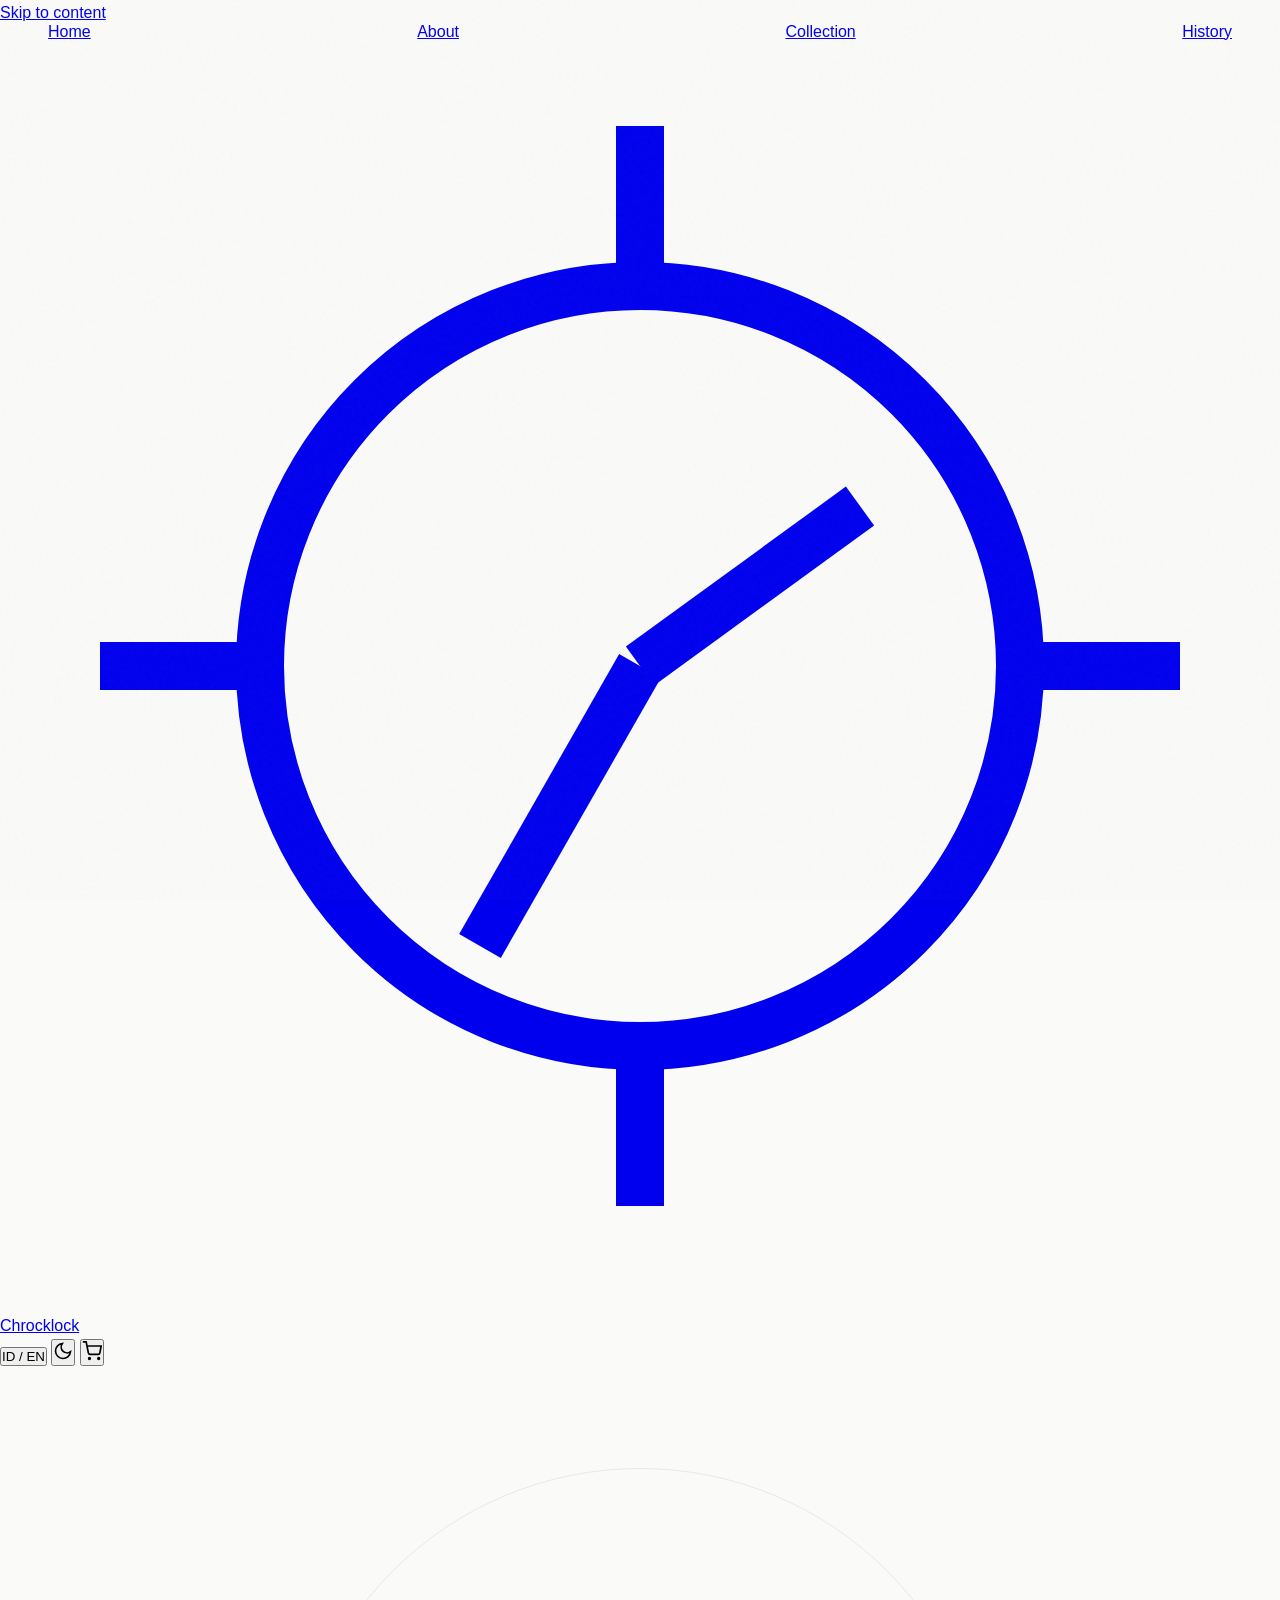
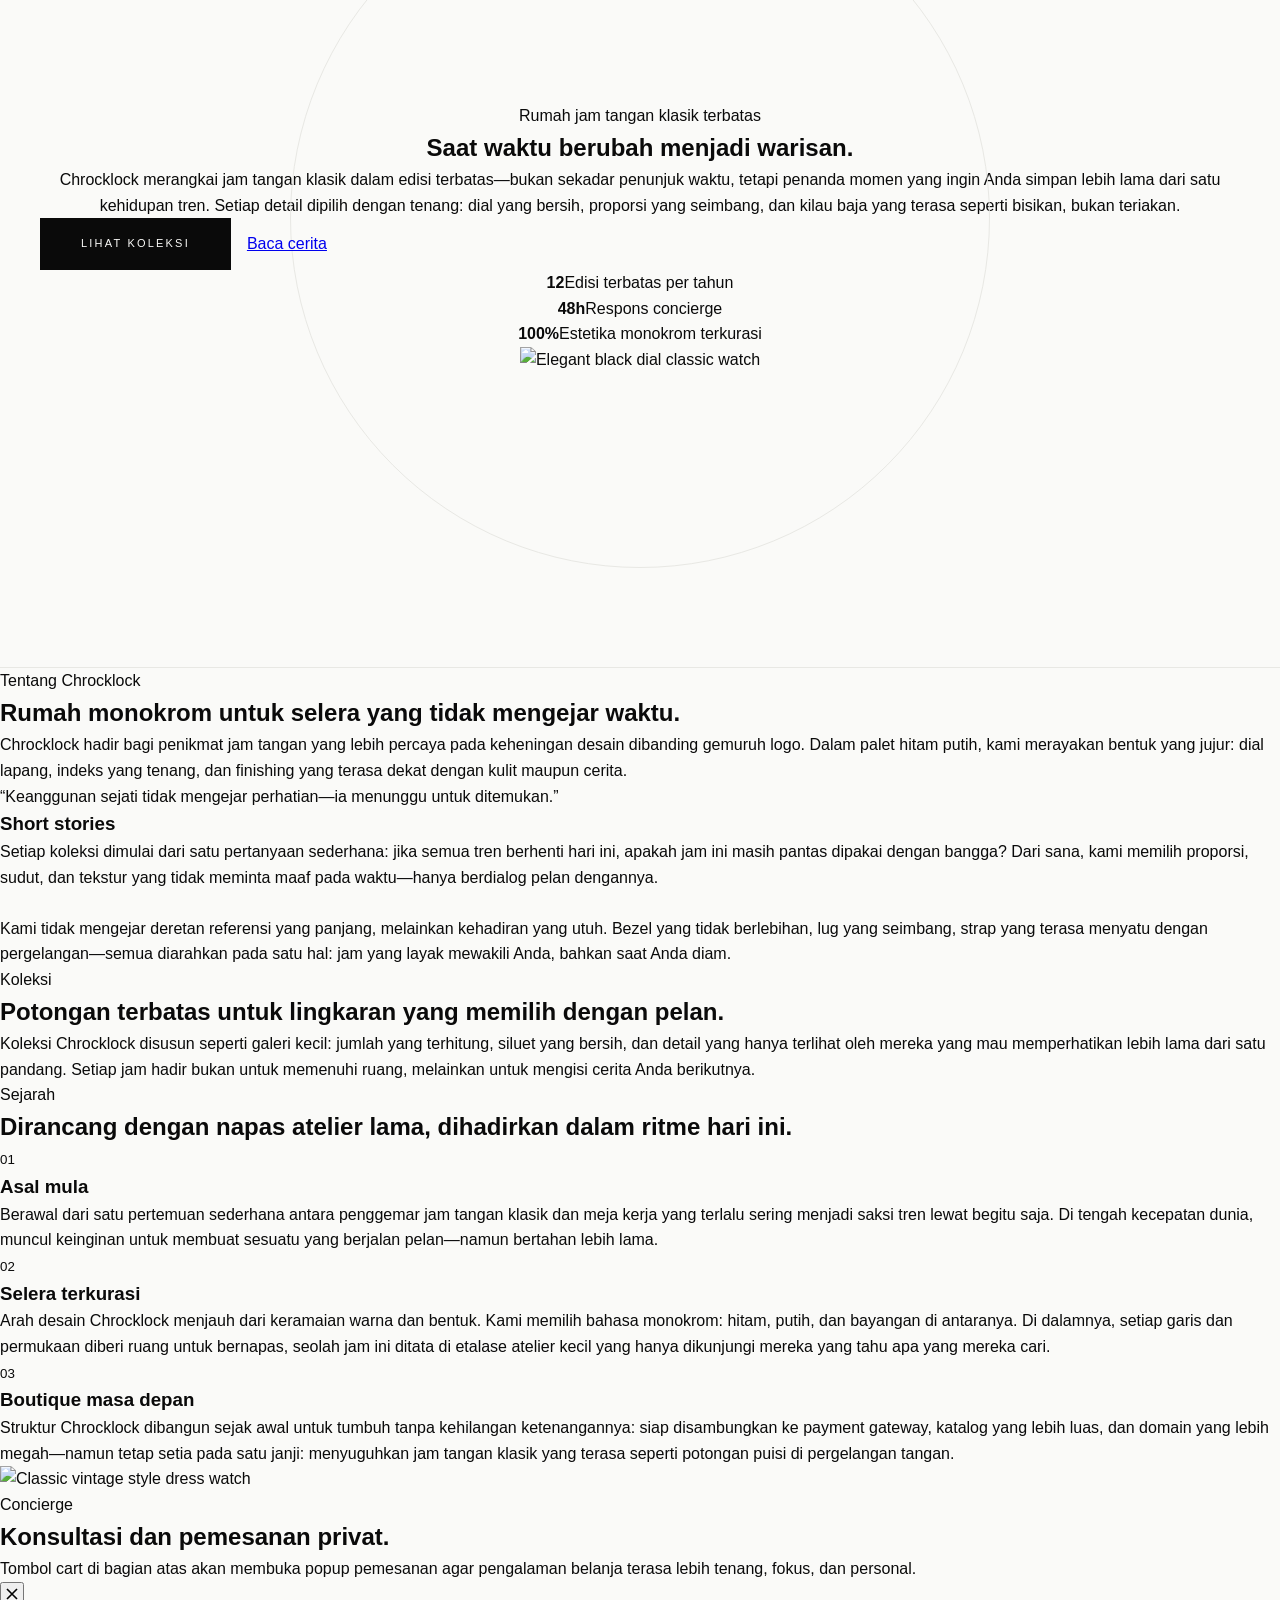
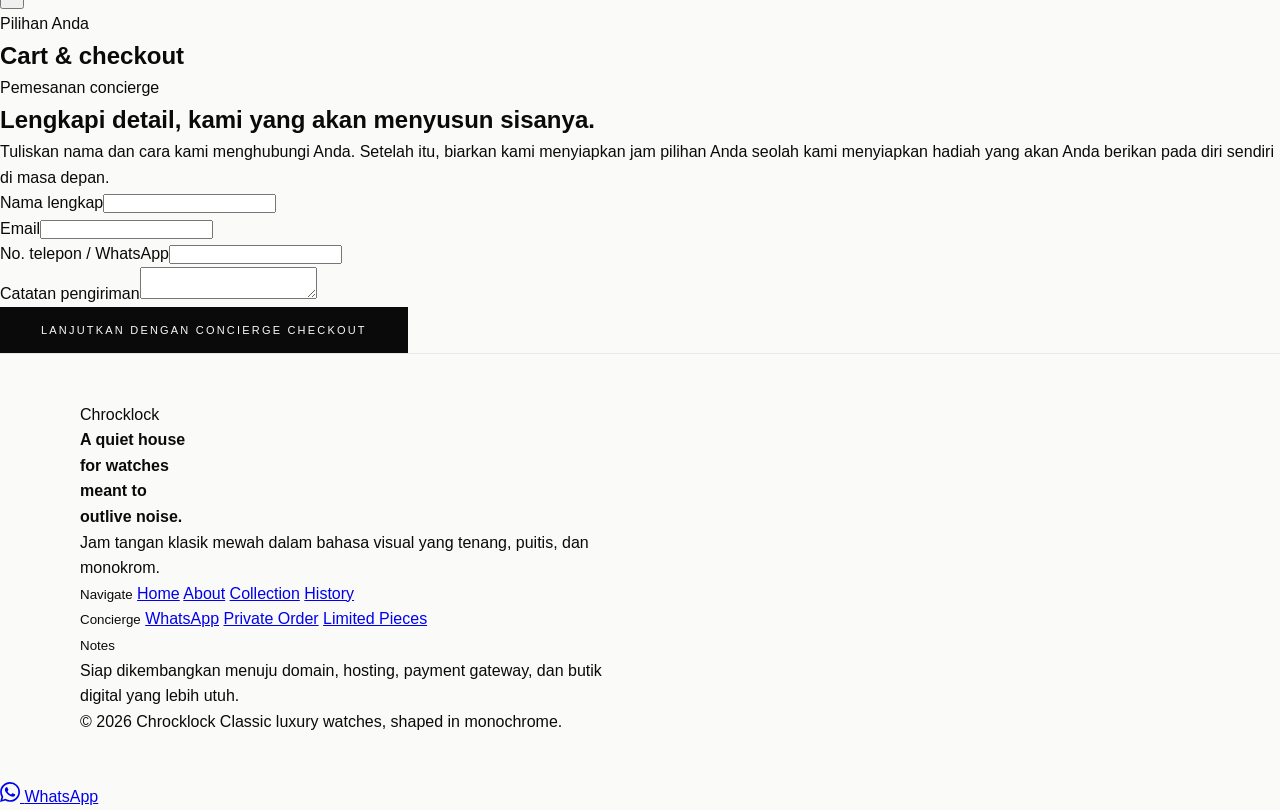
==== commit 53fceab0: "konflik" ====
--- a/Web.html
+++ b/Web.html
@@ -7,7 +7,7 @@
   <link rel="preconnect" href="https://fonts.googleapis.com">
   <link rel="preconnect" href="https://fonts.gstatic.com" crossorigin>
   <link href="https://fonts.googleapis.com/css2?family=Cormorant+Garamond:wght@400;500;600;700&family=Manrope:wght@400;500;600;700;800&display=swap" rel="stylesheet">
-  <link rel="stylesheet" href="CSS/Web.css" />
+  <link rel="stylesheet" href="CSS/style.css" />
 </head>
 <body>
   <a class="skip-link" href="#main">Skip to content</a>
@@ -217,6 +217,6 @@
     <span>WhatsApp</span>
   </a>
 
-  <script src="JS/web.js" defer></script>
+  <script src="JS/script.js" defer></script>
 </body>
 </html>
--- a/CSS/style.css
+++ b/CSS/style.css
@@ -0,0 +1,930 @@
+*,
+*::before,
+*::after {
+    box-sizing: border-box;
+    margin: 0;
+    padding: 0;
+}
+
+:root {
+    --black: #0a0a0a;
+    --white: #fafaf8;
+    --off-white: #f2f2ee;
+    --gray-100: #e8e8e4;
+    --gray-300: #c0c0b8;
+    --gray-500: #888880;
+    --gray-700: #444440;
+    --serif: 'Cormorant Garamond', Georgia, serif;
+    --sans: 'DM Sans', sans-serif;
+}
+
+html {
+    scroll-behavior: smooth;
+}
+
+body {
+    background: var(--white);
+    color: var(--black);
+    font-family: var(--sans);
+    font-weight: 300;
+    line-height: 1.6;
+    overflow-x: hidden;
+    cursor: none;
+}
+
+/* ── CUSTOM CURSOR ── */
+.cursor {
+    width: 10px;
+    height: 10px;
+    background: var(--black);
+    border-radius: 50%;
+    position: fixed;
+    pointer-events: none;
+    z-index: 9999;
+    transition: transform 0.15s ease, width 0.2s ease, height 0.2s ease;
+    transform: translate(-50%, -50%);
+}
+
+.cursor-ring {
+    width: 36px;
+    height: 36px;
+    border: 1px solid var(--black);
+    border-radius: 50%;
+    position: fixed;
+    pointer-events: none;
+    z-index: 9998;
+    transform: translate(-50%, -50%);
+    transition: all 0.12s ease;
+    opacity: 0.4;
+}
+
+body:hover .cursor {
+    opacity: 1;
+}
+
+/* ── GRAIN OVERLAY ── */
+body::before {
+    content: '';
+    position: fixed;
+    inset: 0;
+    background-image: url("data:image/svg+xml,%3Csvg viewBox='0 0 256 256' xmlns='http://www.w3.org/2000/svg'%3E%3Cfilter id='noise'%3E%3CfeTurbulence type='fractalNoise' baseFrequency='0.9' numOctaves='4' stitchTiles='stitch'/%3E%3C/filter%3E%3Crect width='100%25' height='100%25' filter='url(%23noise)'/%3E%3C/svg%3E");
+    opacity: 0.03;
+    pointer-events: none;
+    z-index: 9997;
+}
+
+/* ── FADE-IN ANIMATIONS ── */
+.fade-in {
+    opacity: 0;
+    transform: translateY(28px);
+    transition: opacity 0.9s cubic-bezier(0.16, 1, 0.3, 1),
+        transform 0.9s cubic-bezier(0.16, 1, 0.3, 1);
+}
+
+.fade-in.visible {
+    opacity: 1;
+    transform: translateY(0);
+}
+
+.fade-in.delay-1 {
+    transition-delay: 0.1s;
+}
+
+.fade-in.delay-2 {
+    transition-delay: 0.2s;
+}
+
+.fade-in.delay-3 {
+    transition-delay: 0.35s;
+}
+
+.fade-in.delay-4 {
+    transition-delay: 0.5s;
+}
+
+/* ── NAVBAR ── */
+nav {
+    position: fixed;
+    top: 0;
+    left: 0;
+    right: 0;
+    z-index: 100;
+    display: flex;
+    align-items: center;
+    justify-content: space-between;
+    padding: 0 48px;
+    height: 64px;
+    border-bottom: 1px solid transparent;
+    transition: border-color 0.4s, background 0.4s, backdrop-filter 0.4s;
+}
+
+nav.scrolled {
+    border-color: var(--gray-100);
+    background: rgba(250, 250, 248, 0.85);
+    backdrop-filter: blur(12px);
+}
+
+.nav-logo {
+    font-family: var(--serif);
+    font-size: 20px;
+    font-weight: 600;
+    letter-spacing: 0.12em;
+    text-transform: uppercase;
+    text-decoration: none;
+    color: var(--black);
+}
+
+.nav-links {
+    display: flex;
+    gap: 36px;
+    list-style: none;
+}
+
+.nav-links a {
+    font-size: 11px;
+    font-weight: 400;
+    letter-spacing: 0.18em;
+    text-transform: uppercase;
+    text-decoration: none;
+    color: var(--gray-700);
+    transition: color 0.2s;
+}
+
+.nav-links a:hover {
+    color: var(--black);
+}
+
+.nav-cta {
+    font-size: 11px;
+    letter-spacing: 0.15em;
+    text-transform: uppercase;
+    text-decoration: none;
+    color: var(--white);
+    background: var(--black);
+    padding: 10px 22px;
+    border: 1px solid var(--black);
+    transition: background 0.25s, color 0.25s;
+}
+
+.nav-cta:hover {
+    background: transparent;
+    color: var(--black);
+}
+
+/* ── HAMBURGER ── */
+.hamburger {
+    display: none;
+    flex-direction: column;
+    gap: 5px;
+    cursor: none;
+    border: none;
+    background: none;
+}
+
+.hamburger span {
+    display: block;
+    width: 24px;
+    height: 1px;
+    background: var(--black);
+    transition: all 0.3s;
+}
+
+.hamburger.open span:nth-child(1) {
+    transform: rotate(45deg) translate(4px, 4px);
+}
+
+.hamburger.open span:nth-child(2) {
+    opacity: 0;
+}
+
+.hamburger.open span:nth-child(3) {
+    transform: rotate(-45deg) translate(4px, -4px);
+}
+
+/* ── MOBILE MENU ── */
+.mobile-menu {
+    display: none;
+    position: fixed;
+    inset: 0;
+    background: var(--white);
+    z-index: 99;
+    flex-direction: column;
+    align-items: center;
+    justify-content: center;
+    gap: 40px;
+}
+
+.mobile-menu.open {
+    display: flex;
+}
+
+.mobile-menu a {
+    font-family: var(--serif);
+    font-size: 36px;
+    font-weight: 300;
+    text-decoration: none;
+    color: var(--black);
+    letter-spacing: 0.04em;
+}
+
+/* ── HERO ── */
+.hero {
+    min-height: 100vh;
+    display: flex;
+    flex-direction: column;
+    align-items: center;
+    justify-content: center;
+    text-align: center;
+    padding: 100px 40px 60px;
+    position: relative;
+    border-bottom: 1px solid var(--gray-100);
+    overflow: hidden;
+}
+
+.hero::after {
+    content: '';
+    position: absolute;
+    width: 700px;
+    height: 700px;
+    border-radius: 50%;
+    border: 1px solid var(--gray-100);
+    top: 50%;
+    left: 50%;
+    transform: translate(-50%, -50%);
+    animation: pulse-ring 6s ease-in-out infinite;
+}
+
+@keyframes pulse-ring {
+
+    0%,
+    100% {
+        transform: translate(-50%, -50%) scale(1);
+        opacity: 0.5;
+    }
+
+    50% {
+        transform: translate(-50%, -50%) scale(1.05);
+        opacity: 1;
+    }
+}
+
+.hero-illustration {
+    position: absolute;
+    right: 8vw;
+    top: 50%;
+    transform: translateY(-50%);
+    opacity: 0.06;
+    width: clamp(180px, 22vw, 340px);
+}
+
+.hero-eyebrow {
+    font-size: 10px;
+    letter-spacing: 0.3em;
+    text-transform: uppercase;
+    color: var(--gray-500);
+    margin-bottom: 28px;
+}
+
+.hero-title {
+    font-family: var(--serif);
+    font-size: clamp(72px, 13vw, 160px);
+    font-weight: 300;
+    line-height: 0.9;
+    letter-spacing: -0.02em;
+    margin-bottom: 32px;
+    position: relative;
+    z-index: 1;
+}
+
+.hero-title em {
+    font-style: italic;
+    font-weight: 300;
+}
+
+.hero-tagline {
+    font-size: 13px;
+    letter-spacing: 0.22em;
+    text-transform: uppercase;
+    color: var(--gray-500);
+    margin-bottom: 56px;
+    position: relative;
+    z-index: 1;
+}
+
+.hero-actions {
+    display: flex;
+    gap: 16px;
+    align-items: center;
+    position: relative;
+    z-index: 1;
+}
+
+/* ── BUTTONS ── */
+.btn-primary {
+    font-family: var(--sans);
+    font-size: 11px;
+    font-weight: 400;
+    letter-spacing: 0.2em;
+    text-transform: uppercase;
+    text-decoration: none;
+    color: var(--white);
+    background: var(--black);
+    padding: 16px 40px;
+    border: 1px solid var(--black);
+    transition: background 0.3s, color 0.3s;
+    display: inline-block;
+}
+
+.btn-primary:hover {
+    background: transparent;
+    color: var(--black);
+}
+
+.btn-ghost {
+    font-size: 11px;
+    letter-spacing: 0.18em;
+    text-transform: uppercase;
+    text-decoration: none;
+    color: var(--gray-700);
+    border-bottom: 1px solid var(--gray-300);
+    padding-bottom: 2px;
+    transition: color 0.2s, border-color 0.2s;
+}
+
+.btn-ghost:hover {
+    color: var(--black);
+    border-color: var(--black);
+}
+
+.btn-light {
+    font-size: 11px;
+    letter-spacing: 0.2em;
+    text-transform: uppercase;
+    text-decoration: none;
+    color: var(--black);
+    background: var(--white);
+    padding: 18px 48px;
+    border: 1px solid var(--white);
+    transition: background 0.3s, color 0.3s;
+    display: inline-block;
+    position: relative;
+    z-index: 1;
+}
+
+.btn-light:hover {
+    background: transparent;
+    color: var(--white);
+}
+
+/* ── MARQUEE TICKER ── */
+.ticker {
+    border-top: 1px solid var(--gray-100);
+    border-bottom: 1px solid var(--gray-100);
+    padding: 16px 0;
+    overflow: hidden;
+    white-space: nowrap;
+}
+
+.ticker-inner {
+    display: inline-block;
+    animation: ticker 22s linear infinite;
+}
+
+.ticker-item {
+    display: inline-block;
+    font-size: 10px;
+    letter-spacing: 0.28em;
+    text-transform: uppercase;
+    color: var(--gray-500);
+    margin: 0 40px;
+}
+
+.ticker-item .dot {
+    display: inline-block;
+    width: 4px;
+    height: 4px;
+    background: var(--gray-300);
+    border-radius: 50%;
+    margin-left: 40px;
+    vertical-align: middle;
+}
+
+@keyframes ticker {
+    from {
+        transform: translateX(0);
+    }
+
+    to {
+        transform: translateX(-50%);
+    }
+}
+
+/* ── ABOUT ── */
+.about {
+    display: grid;
+    grid-template-columns: 1fr 1px 1fr;
+    padding: 120px 80px;
+    border-bottom: 1px solid var(--gray-100);
+}
+
+.about-quote {
+    padding-right: 80px;
+}
+
+.about-quote blockquote {
+    font-family: var(--serif);
+    font-size: clamp(32px, 4vw, 52px);
+    font-weight: 300;
+    line-height: 1.2;
+    font-style: italic;
+    color: var(--black);
+}
+
+.about-divider {
+    background: var(--gray-100);
+}
+
+.about-text {
+    padding-left: 80px;
+    display: flex;
+    flex-direction: column;
+    justify-content: center;
+}
+
+.about-label {
+    font-size: 10px;
+    letter-spacing: 0.3em;
+    text-transform: uppercase;
+    color: var(--gray-500);
+    margin-bottom: 20px;
+}
+
+.about-text p {
+    font-size: 15px;
+    line-height: 1.8;
+    color: var(--gray-700);
+    margin-bottom: 16px;
+}
+
+/* ── SECTION SHARED ── */
+.section-header {
+    display: flex;
+    align-items: flex-end;
+    justify-content: space-between;
+    margin-bottom: 72px;
+}
+
+.section-title {
+    font-family: var(--serif);
+    font-size: clamp(40px, 5vw, 64px);
+    font-weight: 300;
+    line-height: 1;
+}
+
+.section-label {
+    font-size: 10px;
+    letter-spacing: 0.3em;
+    text-transform: uppercase;
+    color: var(--gray-500);
+    padding-bottom: 6px;
+}
+
+/* ── PRODUCTS ── */
+.products {
+    padding: 120px 80px;
+    border-bottom: 1px solid var(--gray-100);
+}
+
+.products-grid {
+    display: grid;
+    grid-template-columns: repeat(3, 1fr);
+    gap: 2px;
+}
+
+.product-card {
+    background: var(--off-white);
+    padding: 56px 40px;
+    border: 1px solid var(--gray-100);
+    position: relative;
+    overflow: hidden;
+    cursor: none;
+    transition: background 0.4s, transform 0.4s cubic-bezier(0.16, 1, 0.3, 1);
+}
+
+.product-card::before {
+    content: '';
+    position: absolute;
+    inset: 0;
+    background: var(--black);
+    transform: translateY(101%);
+    transition: transform 0.5s cubic-bezier(0.16, 1, 0.3, 1);
+}
+
+.product-card:hover::before {
+    transform: translateY(0);
+}
+
+.product-card:hover .product-num,
+.product-card:hover .product-name,
+.product-card:hover .product-desc,
+.product-card:hover .product-detail {
+    color: var(--white);
+}
+
+.product-card:hover .product-tag {
+    border-color: rgba(255, 255, 255, 0.2);
+    color: rgba(255, 255, 255, 0.5);
+}
+
+.product-num {
+    font-family: var(--serif);
+    font-size: 11px;
+    letter-spacing: 0.2em;
+    color: var(--gray-500);
+    margin-bottom: 60px;
+    position: relative;
+    z-index: 1;
+    transition: color 0.3s;
+}
+
+.product-icon {
+    font-size: 48px;
+    margin-bottom: 32px;
+    position: relative;
+    z-index: 1;
+    filter: grayscale(1);
+}
+
+.product-name {
+    font-family: var(--serif);
+    font-size: 28px;
+    font-weight: 400;
+    margin-bottom: 16px;
+    position: relative;
+    z-index: 1;
+    transition: color 0.3s;
+}
+
+.product-desc {
+    font-size: 13px;
+    color: var(--gray-500);
+    line-height: 1.7;
+    margin-bottom: 32px;
+    position: relative;
+    z-index: 1;
+    transition: color 0.3s;
+}
+
+.product-tag {
+    display: inline-block;
+    font-size: 9px;
+    letter-spacing: 0.22em;
+    text-transform: uppercase;
+    color: var(--gray-500);
+    border: 1px solid var(--gray-100);
+    padding: 6px 14px;
+    position: relative;
+    z-index: 1;
+    transition: all 0.3s;
+}
+
+.product-detail {
+    position: absolute;
+    bottom: 40px;
+    right: 40px;
+    font-size: 10px;
+    letter-spacing: 0.2em;
+    text-transform: uppercase;
+    color: var(--gray-300);
+    z-index: 1;
+    transition: color 0.3s;
+}
+
+/* ── STATS ── */
+.stats {
+    display: grid;
+    grid-template-columns: repeat(4, 1fr);
+    border-bottom: 1px solid var(--gray-100);
+}
+
+.stat-item {
+    padding: 64px 48px;
+    border-right: 1px solid var(--gray-100);
+    text-align: center;
+}
+
+.stat-item:last-child {
+    border-right: none;
+}
+
+.stat-num {
+    font-family: var(--serif);
+    font-size: clamp(36px, 4vw, 56px);
+    font-weight: 300;
+    margin-bottom: 12px;
+    line-height: 1;
+}
+
+.stat-label {
+    font-size: 10px;
+    letter-spacing: 0.25em;
+    text-transform: uppercase;
+    color: var(--gray-500);
+}
+
+/* ── TESTIMONIALS ── */
+.testimonials {
+    padding: 120px 80px;
+    border-bottom: 1px solid var(--gray-100);
+    background: var(--off-white);
+}
+
+.testimonial-grid {
+    display: grid;
+    grid-template-columns: repeat(2, 1fr);
+    gap: 2px;
+    margin-top: 72px;
+}
+
+.testimonial-card {
+    background: var(--white);
+    padding: 56px 48px;
+    border: 1px solid var(--gray-100);
+}
+
+.testimonial-mark {
+    font-family: var(--serif);
+    font-size: 96px;
+    line-height: 0.8;
+    color: var(--gray-100);
+    margin-bottom: 24px;
+    display: block;
+}
+
+.testimonial-text {
+    font-family: var(--serif);
+    font-size: 20px;
+    font-weight: 300;
+    font-style: italic;
+    line-height: 1.6;
+    color: var(--gray-700);
+    margin-bottom: 32px;
+}
+
+.testimonial-author {
+    font-size: 10px;
+    letter-spacing: 0.25em;
+    text-transform: uppercase;
+    color: var(--gray-500);
+}
+
+.testimonial-author strong {
+    color: var(--black);
+    font-weight: 500;
+}
+
+/* ── CTA SECTION ── */
+.cta-section {
+    background: var(--black);
+    color: var(--white);
+    padding: 160px 80px;
+    text-align: center;
+    position: relative;
+    overflow: hidden;
+}
+
+.cta-section::before {
+    content: '';
+    position: absolute;
+    width: 600px;
+    height: 600px;
+    border: 1px solid rgba(255, 255, 255, 0.04);
+    border-radius: 50%;
+    top: 50%;
+    left: 50%;
+    transform: translate(-50%, -50%);
+}
+
+.cta-section::after {
+    content: '';
+    position: absolute;
+    width: 900px;
+    height: 900px;
+    border: 1px solid rgba(255, 255, 255, 0.04);
+    border-radius: 50%;
+    top: 50%;
+    left: 50%;
+    transform: translate(-50%, -50%);
+}
+
+.cta-eyebrow {
+    font-size: 10px;
+    letter-spacing: 0.3em;
+    text-transform: uppercase;
+    color: rgba(255, 255, 255, 0.4);
+    margin-bottom: 28px;
+    position: relative;
+    z-index: 1;
+}
+
+.cta-title {
+    font-family: var(--serif);
+    font-size: clamp(48px, 8vw, 96px);
+    font-weight: 300;
+    line-height: 1;
+    margin-bottom: 48px;
+    position: relative;
+    z-index: 1;
+}
+
+.cta-title em {
+    font-style: italic;
+}
+
+/* ── FOOTER ── */
+footer {
+    border-top: 1px solid var(--gray-100);
+    padding: 48px 80px;
+    display: grid;
+    grid-template-columns: 1fr auto 1fr;
+    align-items: center;
+    gap: 32px;
+}
+
+.footer-logo {
+    font-family: var(--serif);
+    font-size: 18px;
+    font-weight: 600;
+    letter-spacing: 0.12em;
+    text-transform: uppercase;
+    text-decoration: none;
+    color: var(--black);
+}
+
+.footer-copy {
+    font-size: 11px;
+    color: var(--gray-500);
+    letter-spacing: 0.08em;
+    text-align: center;
+}
+
+.footer-socials {
+    display: flex;
+    gap: 24px;
+    justify-content: flex-end;
+}
+
+.footer-socials a {
+    font-size: 10px;
+    letter-spacing: 0.2em;
+    text-transform: uppercase;
+    text-decoration: none;
+    color: var(--gray-500);
+    transition: color 0.2s;
+}
+
+.footer-socials a:hover {
+    color: var(--black);
+}
+
+/* ── RESPONSIVE ── */
+@media (max-width: 900px) {
+    nav {
+        padding: 0 24px;
+    }
+
+    .nav-links,
+    .nav-cta {
+        display: none;
+    }
+
+    .hamburger {
+        display: flex;
+    }
+
+    .hero {
+        padding: 80px 24px 60px;
+    }
+
+    .hero-illustration {
+        display: none;
+    }
+
+    .about {
+        grid-template-columns: 1fr;
+        padding: 80px 24px;
+        gap: 48px;
+    }
+
+    .about-divider {
+        display: none;
+    }
+
+    .about-quote {
+        padding-right: 0;
+    }
+
+    .about-text {
+        padding-left: 0;
+    }
+
+    .products {
+        padding: 80px 24px;
+    }
+
+    .section-header {
+        flex-direction: column;
+        align-items: flex-start;
+        gap: 8px;
+    }
+
+    .products-grid {
+        grid-template-columns: 1fr;
+    }
+
+    .stats {
+        grid-template-columns: repeat(2, 1fr);
+    }
+
+    .stat-item:nth-child(2) {
+        border-right: none;
+    }
+
+    .stat-item:nth-child(3) {
+        border-right: 1px solid var(--gray-100);
+    }
+
+    .stat-item {
+        padding: 48px 24px;
+    }
+
+    .testimonials {
+        padding: 80px 24px;
+    }
+
+    .testimonial-grid {
+        grid-template-columns: 1fr;
+    }
+
+    .cta-section {
+        padding: 100px 24px;
+    }
+
+    footer {
+        grid-template-columns: 1fr;
+        padding: 40px 24px;
+        text-align: center;
+    }
+
+    .footer-socials {
+        justify-content: center;
+    }
+}
+/* ── FIX PRODUK IMAGE ── */
+.product-card img {
+    width: 100%;
+    height: 200px;
+    object-fit: cover;
+    margin-bottom: 24px;
+    position: relative;
+    z-index: 1;
+    filter: grayscale(1);
+    transition: transform 0.4s ease;
+}
+
+.product-card:hover img {
+    transform: scale(1.05);
+}
+
+/* ── FIX HARGA ── */
+.product-price {
+    font-size: 14px;
+    color: var(--gray-700);
+    margin-bottom: 12px;
+    position: relative;
+    z-index: 1;
+    transition: color 0.3s;
+}
+
+.product-card:hover .product-price {
+    color: var(--white);
+}
+
+/* ── FIX BUTTON DI CARD ── */
+.product-card .btn-primary {
+    margin-top: 16px;
+    padding: 10px 18px;
+    font-size: 10px;
+    position: relative;
+    z-index: 1;
+}
+
+/* ── RAPIIIN STOK ── */
+.product-tag {
+    margin-top: 8px;
+}
+
+/* ── BONUS LUXURY EFFECT ── */
+.product-card {
+    backdrop-filter: blur(2px);
+}
